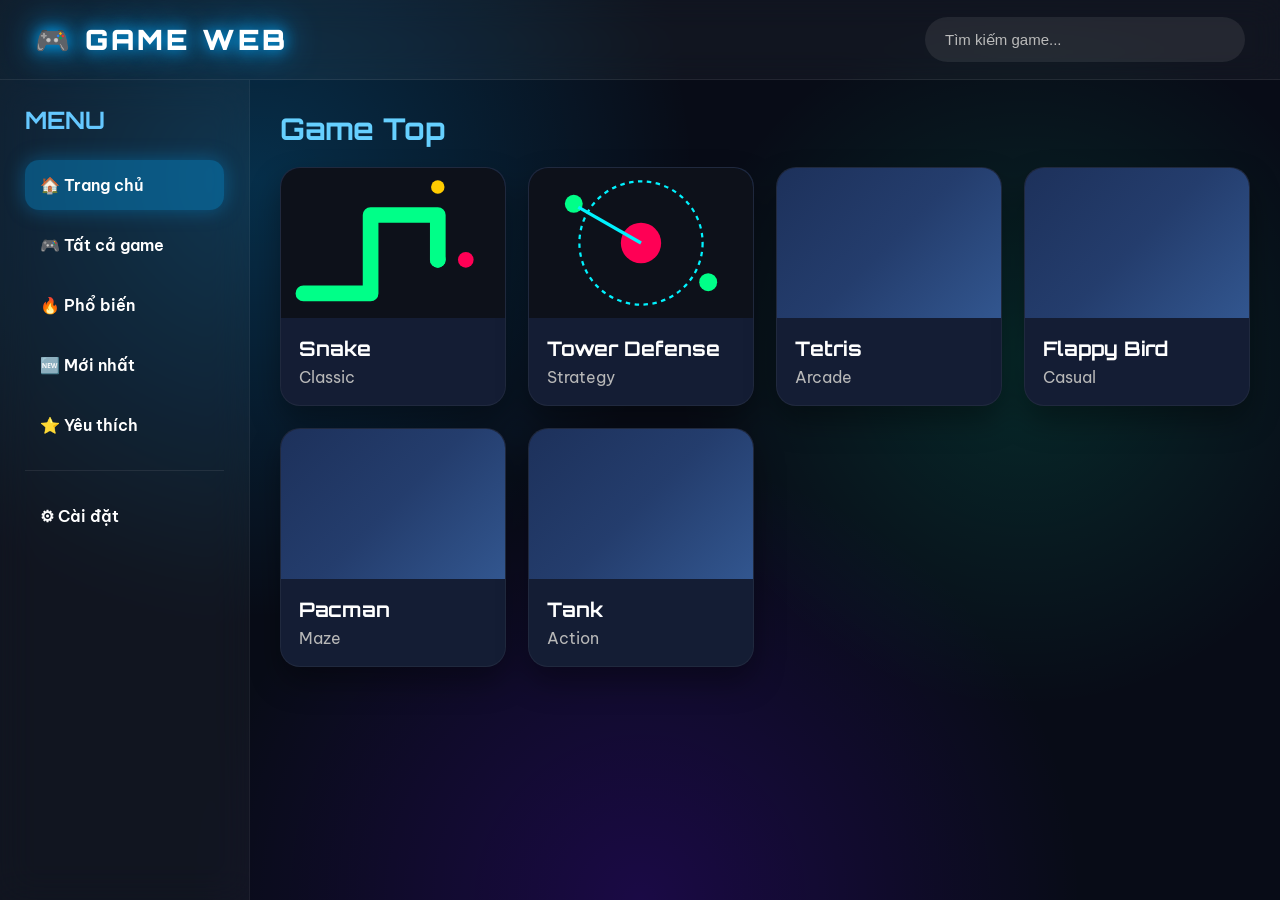
==== index.html @ fde6d08a "Add files via upload" ====
<!DOCTYPE html>
<html lang="vi">

<head>
    <meta charset="UTF-8">
    <meta name="viewport" content="width=device-width, initial-scale=1.0">
    <title>Game Web</title>

    <!-- FONT -->
    <link href="https://fonts.googleapis.com/css2?family=Orbitron:wght@400;700;900&family=Be+Vietnam+Pro:wght@400;500;600;700&display=swap" rel="stylesheet">
    <link rel="stylesheet" href="style.css">
</head>

<body>

    <!-- HIỆU ỨNG NỀN -->
    <div class="background-light"></div>

    <!-- HEADER -->
    <header>
        <div class="logo">
            🎮 GAME WEB
        </div>
        <div class="search-box">
            <input type="text" placeholder="Tìm kiếm game...">
        </div>
    </header>

    <!-- BỐ CỤC -->
    <div class="layout">

        <!-- SIDEBAR -->
        <aside>
            <h2>MENU</h2>
            <div class="menu-item active">🏠 Trang chủ</div>
            <div class="menu-item">🎮 Tất cả game</div>
            <div class="menu-item">🔥 Phổ biến</div>
            <div class="menu-item">🆕 Mới nhất</div>
            <div class="menu-item">⭐ Yêu thích</div>
            <hr>
            <div class="menu-item">⚙ Cài đặt</div>
        </aside>

        <!-- PHẦN CHÍNH -->
        <main>

            <!-- KHUNG CHƠI GAME (ẨN MẶC ĐỊNH, CHỈ HIỆN KHI BẤM CHỌN GAME) -->
            <div class="game-player" id="gamePlayer">
                <div class="player-header">
                    <div class="left">
                        <h2 id="gameTitle">Đang tải game...</h2>
                    </div>
                    <div class="right">
                        <button id="fullscreenBtn" onclick="toggleFullscreen()" title="Phóng to">⛶</button>
                        <button id="closeBtn" onclick="closeGame()" title="Đóng game">✕</button>
                    </div>
                </div>
                <iframe id="gameFrame" src=""></iframe>
            </div>

            <!-- DANH SÁCH GAME TOP -->
            <section class="game-list">
                <h2 class="title">Game Top</h2>

                <div class="grid">

                    <!-- CARD GAME 1 -->
                    <div class="card" id="snakeCard">
                        <div class="image">
                            <img src="data:image/svg+xml;utf8,<svg xmlns='http://www.w3.org/2000/svg' viewBox='0 0 200 150' style='background:%230d111a'><path d='M20 120 H80 V50 H140 V90' fill='none' stroke='%2300ff88' stroke-width='14' stroke-linecap='round' stroke-linejoin='round'/><circle cx='140' cy='90' r='7' fill='%2300ff88'/><circle cx='165' cy='90' r='7' fill='%23ff0055'/><circle cx='140' cy='25' r='6' fill='%23ffcc00'/></svg>" alt="Snake" style="width: 100%; height: 100%; object-fit: cover;" />
                        </div>
                        <div class="info">
                            <h3>Snake</h3>
                            <p>Classic</p>
                        </div>
                    </div>
                    
                    <!-- CARD GAME 2 -->
                    <div class="card" id="tdCard">
                        <div class="image">
                            <img src="data:image/svg+xml;utf8,<svg xmlns='http://www.w3.org/2000/svg' viewBox='0 0 200 150' style='background:%230d111a'><circle cx='100' cy='75' r='18' fill='%23ff0055'/><circle cx='100' cy='75' r='55' fill='none' stroke='%2300f2fe' stroke-width='2' stroke-dasharray='4'/><circle cx='40' cy='40' r='8' fill='%2300ff88'/><circle cx='160' cy='110' r='8' fill='%2300ff88'/><line x1='100' y1='75' x2='44' y2='43' stroke='%2300f2fe' stroke-width='3'/></svg>" alt="Tower Defense" style="width: 100%; height: 100%; object-fit: cover;" />
                        </div>
                        <div class="info">
                            <h3>Tower Defense</h3>
                            <p>Strategy</p>
                        </div>
                    </div>

                    <!-- CÁC CARD KHÁC (ĐỂ TRANG TRÍ) -->
                    <div class="card">
                        <div class="image"></div>
                        <div class="info">
                            <h3>Tetris</h3>
                            <p>Arcade</p>
                        </div>
                    </div>

                    <div class="card">
                        <div class="image"></div>
                        <div class="info">
                            <h3>Flappy Bird</h3>
                            <p>Casual</p>
                        </div>
                    </div>

                    <div class="card">
                        <div class="image"></div>
                        <div class="info">
                            <h3>Pacman</h3>
                            <p>Maze</p>
                        </div>
                    </div>

                    <div class="card">
                        <div class="image"></div>
                        <div class="info">
                            <h3>Tank</h3>
                            <p>Action</p>
                        </div>
                    </div>

                </div>
            </section>

        </main>
    </div>

    <!-- SCRIPT -->
    <script src="script.js"></script>
</body>

</html>
---- style.css ----
/* ===========================
   RESET & NỀN TẢNG
=========================== */
* {
    margin: 0;
    padding: 0;
    box-sizing: border-box;
}

:root {
    --bg-dark: #080c17;
    --bg-card: #141d34;
    --primary-blue: #00aaff;
    --border-color: rgba(255, 255, 255, 0.08);
}

html {
    scroll-behavior: smooth;
}

body {
    font-family: "Be Vietnam Pro", sans-serif;
    background: var(--bg-dark);
    color: white;
    overflow-x: hidden;
    min-height: 100vh;
}

/* ===========================
   NỀN LIGHTING
=========================== */
.background-light {
    position: fixed;
    inset: 0;
    z-index: -1;
    background: 
        radial-gradient(circle at 20% 20%, rgba(0, 170, 255, .22), transparent 35%),
        radial-gradient(circle at 80% 40%, rgba(0, 255, 180, .12), transparent 30%),
        radial-gradient(circle at 50% 100%, rgba(100, 0, 255, .20), transparent 40%),
        #080c17;
}

/* ===========================
   HEADER
=========================== */
header {
    height: 80px;
    display: flex;
    justify-content: space-between;
    align-items: center;
    padding: 0 35px;
    backdrop-filter: blur(15px);
    background: rgba(255, 255, 255, .04);
    border-bottom: 1px solid var(--border-color);
    position: sticky;
    top: 0;
    z-index: 100;
}

.logo {
    font-family: "Orbitron", sans-serif;
    font-size: 28px;
    font-weight: 900;
    letter-spacing: 3px;
    text-shadow: 0 0 15px var(--primary-blue), 0 0 35px var(--primary-blue);
}

.search-box input {
    width: 320px;
    height: 45px;
    border: none;
    outline: none;
    border-radius: 30px;
    padding: 0 20px;
    background: rgba(255, 255, 255, .08);
    color: white;
    font-size: 15px;
}

.search-box input::placeholder {
    color: #bbb;
}

/* ===========================
   LAYOUT & SIDEBAR
=========================== */
.layout {
    display: flex;
}

aside {
    width: 250px;
    min-height: calc(100vh - 80px);
    padding: 25px;
    background: rgba(255, 255, 255, .04);
    backdrop-filter: blur(18px);
    border-right: 1px solid rgba(255, 255, 255, .05);
}

aside h2 {
    font-family: "Orbitron", sans-serif;
    margin-bottom: 25px;
    color: #65c8ff;
}

.menu-item {
    margin-bottom: 10px;
    padding: 15px;
    border-radius: 14px;
    cursor: pointer;
    transition: .25s;
    font-weight: 600;
}

.menu-item:hover {
    background: #00aaff33;
    transform: translateX(8px);
}

.menu-item.active {
    background: #00aaff55;
    box-shadow: 0 0 20px rgba(0, 170, 255, .35);
}

hr {
    margin: 20px 0;
    border: none;
    border-top: 1px solid var(--border-color);
}

/* ===========================
   MAIN CONTENT
=========================== */
main {
    flex: 1;
    padding: 30px;
    display: flex;
    flex-direction: column;
    gap: 30px;
}

/* ===========================
   KHUNG PLAY GAME (ẢN MẶC ĐỊNH)
=========================== */
.game-player {
    display: none; /* Mặc định ẩn */
    flex-direction: column;
    width: 100%;
    height: 580px;
    background: #0d1323;
    border-radius: 20px;
    overflow: hidden;
    border: 1px solid var(--border-color);
    box-shadow: 0 20px 60px rgba(0, 0, 0, .45);
    animation: fadeIn .35s ease;
}

.game-player.active {
    display: flex; /* Hiện khi bật game */
}

.player-header {
    height: 60px;
    display: flex;
    justify-content: space-between;
    align-items: center;
    padding: 0 20px;
    background: #131b30;
    border-bottom: 1px solid var(--border-color);
}

.player-header h2 {
    font-family: "Orbitron", sans-serif;
    font-size: 22px;
    letter-spacing: 2px;
    color: var(--primary-blue);
}

.player-header .right {
    display: flex;
    gap: 10px;
}

.player-header button {
    width: 42px;
    height: 42px;
    border: none;
    border-radius: 10px;
    cursor: pointer;
    color: white;
    font-size: 18px;
    background: #27314f;
    transition: .25s;
}

.player-header button:hover {
    background: var(--primary-blue);
    transform: scale(1.08);
}

#gameFrame {
    flex: 1;
    width: 100%;
    height: 100%;
    border: none;
    background: #000;
}

/* ===========================
   DANH SÁCH GAME & CARDS
=========================== */
.title {
    font-family: "Orbitron", sans-serif;
    font-size: 30px;
    margin-bottom: 20px;
    color: #66d0ff;
}

.grid {
    display: grid;
    grid-template-columns: repeat(auto-fill, minmax(220px, 1fr));
    gap: 22px;
}

.card {
    background: var(--bg-card);
    border-radius: 20px;
    overflow: hidden;
    cursor: pointer;
    transition: .3s;
    border: 1px solid rgba(255, 255, 255, .05);
    box-shadow: 0 15px 30px rgba(0, 0, 0, .35);
}

.card:hover {
    transform: translateY(-10px) rotateX(4deg);
    box-shadow: 0 25px 50px rgba(0, 170, 255, .35);
    border-color: var(--primary-blue);
}

.image {
    height: 150px;
    background: linear-gradient(135deg, #1d315b, #243d6d, #32568f);
    position: relative;
}

.info {
    padding: 18px;
}

.info h3 {
    font-family: "Orbitron", sans-serif;
    font-size: 20px;
    margin-bottom: 6px;
}

.info p {
    color: #b8b8b8;
}

/* ===========================
   ANIMATION & RESPONSIVE
=========================== */
@keyframes fadeIn {
    from {
        opacity: 0;
        transform: translateY(20px);
    }
    to {
        opacity: 1;
        transform: translateY(0);
    }
}

@media(max-width:1000px) {
    aside { display: none; }
    main { padding: 20px; }
}
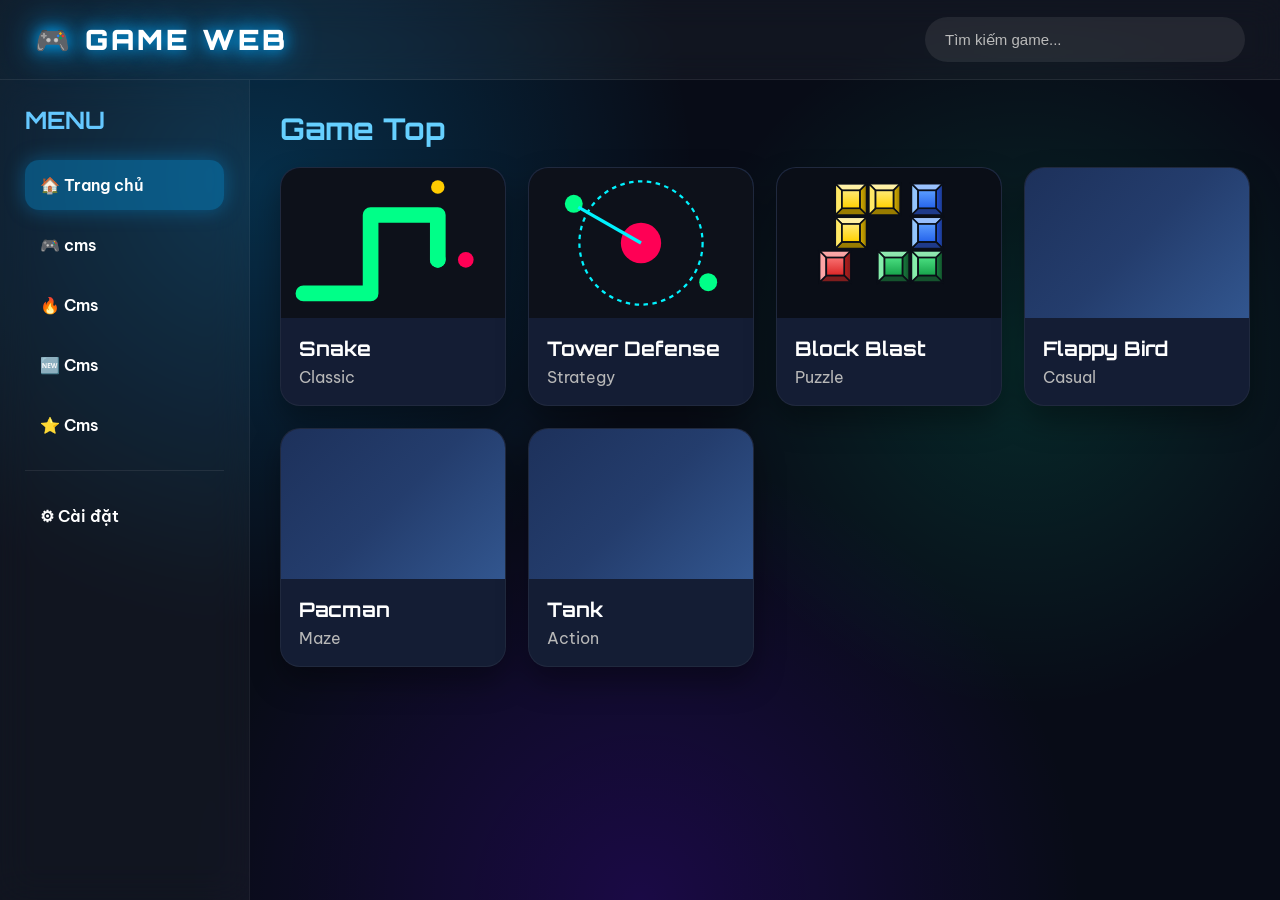
==== commit 8d3882f9: "Add files via upload" ====
--- a/index.html
+++ b/index.html
@@ -5,7 +5,7 @@
     <meta charset="UTF-8">
     <meta name="viewport" content="width=device-width, initial-scale=1.0">
     <title>Game Web</title>
-
+    <link rel="icon" type="image/png" href="favicon.png">
     <!-- FONT -->
     <link href="https://fonts.googleapis.com/css2?family=Orbitron:wght@400;700;900&family=Be+Vietnam+Pro:wght@400;500;600;700&display=swap" rel="stylesheet">
     <link rel="stylesheet" href="style.css">
@@ -33,10 +33,10 @@
         <aside>
             <h2>MENU</h2>
             <div class="menu-item active">🏠 Trang chủ</div>
-            <div class="menu-item">🎮 Tất cả game</div>
-            <div class="menu-item">🔥 Phổ biến</div>
-            <div class="menu-item">🆕 Mới nhất</div>
-            <div class="menu-item">⭐ Yêu thích</div>
+            <div class="menu-item">🎮 cms</div>
+            <div class="menu-item">🔥 Cms</div>
+            <div class="menu-item">🆕 Cms</div>
+            <div class="menu-item">⭐ Cms</div>
             <hr>
             <div class="menu-item">⚙ Cài đặt</div>
         </aside>
@@ -64,7 +64,7 @@
 
                 <div class="grid">
 
-                    <!-- CARD GAME 1 -->
+                    <!-- CARD GAME 1: SNAKE -->
                     <div class="card" id="snakeCard">
                         <div class="image">
                             <img src="data:image/svg+xml;utf8,<svg xmlns='http://www.w3.org/2000/svg' viewBox='0 0 200 150' style='background:%230d111a'><path d='M20 120 H80 V50 H140 V90' fill='none' stroke='%2300ff88' stroke-width='14' stroke-linecap='round' stroke-linejoin='round'/><circle cx='140' cy='90' r='7' fill='%2300ff88'/><circle cx='165' cy='90' r='7' fill='%23ff0055'/><circle cx='140' cy='25' r='6' fill='%23ffcc00'/></svg>" alt="Snake" style="width: 100%; height: 100%; object-fit: cover;" />
@@ -75,7 +75,7 @@
                         </div>
                     </div>
                     
-                    <!-- CARD GAME 2 -->
+                    <!-- CARD GAME 2: TOWER DEFENSE -->
                     <div class="card" id="tdCard">
                         <div class="image">
                             <img src="data:image/svg+xml;utf8,<svg xmlns='http://www.w3.org/2000/svg' viewBox='0 0 200 150' style='background:%230d111a'><circle cx='100' cy='75' r='18' fill='%23ff0055'/><circle cx='100' cy='75' r='55' fill='none' stroke='%2300f2fe' stroke-width='2' stroke-dasharray='4'/><circle cx='40' cy='40' r='8' fill='%2300ff88'/><circle cx='160' cy='110' r='8' fill='%2300ff88'/><line x1='100' y1='75' x2='44' y2='43' stroke='%2300f2fe' stroke-width='3'/></svg>" alt="Tower Defense" style="width: 100%; height: 100%; object-fit: cover;" />
@@ -86,15 +86,18 @@
                         </div>
                     </div>
 
-                    <!-- CÁC CARD KHÁC (ĐỂ TRANG TRÍ) -->
-                    <div class="card">
-                        <div class="image"></div>
+                    <!-- CARD GAME 3: BLOCK BLAST (ĐÃ SỬA CHUẨN ĐỒNG BỘ) -->
+                    <div class="card" id="blockblastCard">
+                        <div class="image">
+                            <img src="data:image/svg+xml;utf8,<svg xmlns='http://www.w3.org/2000/svg' viewBox='0 0 200 150' style='background:%230a0e17'><defs><linearGradient id='yellow_top' x1='0' y1='0' x2='0' y2='1'><stop offset='0%25' stop-color='%23ffea75'/><stop offset='100%25' stop-color='%23ffd000'/></linearGradient><linearGradient id='yellow_right' x1='0' y1='0' x2='1' y2='0'><stop offset='0%25' stop-color='%23d9b000'/><stop offset='100%25' stop-color='%23997c00'/></linearGradient><linearGradient id='blue_top' x1='0' y1='0' x2='0' y2='1'><stop offset='0%25' stop-color='%235b9dff'/><stop offset='100%25' stop-color='%232563eb'/></linearGradient><linearGradient id='blue_right' x1='0' y1='0' x2='1' y2='0'><stop offset='0%25' stop-color='%231d4ed8'/><stop offset='100%25' stop-color='%231e3a8a'/></linearGradient><linearGradient id='green_top' x1='0' y1='0' x2='0' y2='1'><stop offset='0%25' stop-color='%234ade80'/><stop offset='100%25' stop-color='%2316a34a'/></linearGradient><linearGradient id='green_right' x1='0' y1='0' x2='1' y2='0'><stop offset='0%25' stop-color='%2315803d'/><stop offset='100%25' stop-color='%2314532d'/></linearGradient><linearGradient id='red_top' x1='0' y1='0' x2='0' y2='1'><stop offset='0%25' stop-color='%23f87171'/><stop offset='100%25' stop-color='%23dc2626'/></linearGradient><linearGradient id='red_right' x1='0' y1='0' x2='1' y2='0'><stop offset='0%25' stop-color='%23b91c1c'/><stop offset='100%25' stop-color='%237f1d1d'/></linearGradient></defs><g stroke='%230a0e17' stroke-width='1.5'><g transform='translate(52, 22)'><rect x='0' y='0' width='28' height='28' fill='url(%23yellow_top)'/><path d='M0,28 L28,28 L28,0 L0,0 Z' fill='none'/><polygon points='0,0 28,0 22,6 6,6' fill='%23fff' opacity='0.4'/><polygon points='28,0 28,28 22,22 22,6' fill='url(%23yellow_right)'/><polygon points='0,28 28,28 22,22 6,22' fill='%23997c00'/><polygon points='0,0 0,28 6,22 6,6' fill='%23ffe866'/><rect x='6' y='6' width='16' height='16' fill='url(%23yellow_top)'/></g><g transform='translate(82, 22)'><rect x='0' y='0' width='28' height='28' fill='url(%23yellow_top)'/><polygon points='0,0 28,0 22,6 6,6' fill='%23fff' opacity='0.4'/><polygon points='28,0 28,28 22,22 22,6' fill='url(%23yellow_right)'/><polygon points='0,28 28,28 22,22 6,22' fill='%23997c00'/><polygon points='0,0 0,28 6,22 6,6' fill='%23ffe866'/><rect x='6' y='6' width='16' height='16' fill='url(%23yellow_top)'/></g><g transform='translate(52, 52)'><rect x='0' y='0' width='28' height='28' fill='url(%23yellow_top)'/><polygon points='0,0 28,0 22,6 6,6' fill='%23fff' opacity='0.4'/><polygon points='28,0 28,28 22,22 22,6' fill='url(%23yellow_right)'/><polygon points='0,28 28,28 22,22 6,22' fill='%23997c00'/><polygon points='0,0 0,28 6,22 6,6' fill='%23ffe866'/><rect x='6' y='6' width='16' height='16' fill='url(%23yellow_top)'/></g><g transform='translate(120, 22)'><rect x='0' y='0' width='28' height='28' fill='url(%23blue_top)'/><polygon points='0,0 28,0 22,6 6,6' fill='%23fff' opacity='0.4'/><polygon points='28,0 28,28 22,22 22,6' fill='url(%23blue_right)'/><polygon points='0,28 28,28 22,22 6,22' fill='%231e3a8a'/><polygon points='0,0 0,28 6,22 6,6' fill='%2393c5fd'/><rect x='6' y='6' width='16' height='16' fill='url(%23blue_top)'/></g><g transform='translate(120, 52)'><rect x='0' y='0' width='28' height='28' fill='url(%23blue_top)'/><polygon points='0,0 28,0 22,6 6,6' fill='%23fff' opacity='0.4'/><polygon points='28,0 28,28 22,22 22,6' fill='url(%23blue_right)'/><polygon points='0,28 28,28 22,22 6,22' fill='%231e3a8a'/><polygon points='0,0 0,28 6,22 6,6' fill='%2393c5fd'/><rect x='6' y='6' width='16' height='16' fill='url(%23blue_top)'/></g><g transform='translate(120, 82)'><rect x='0' y='0' width='28' height='28' fill='url(%23green_top)'/><polygon points='0,0 28,0 22,6 6,6' fill='%23fff' opacity='0.4'/><polygon points='28,0 28,28 22,22 22,6' fill='url(%23green_right)'/><polygon points='0,28 28,28 22,22 6,22' fill='%2314532d'/><polygon points='0,0 0,28 6,22 6,6' fill='%2386efac'/><rect x='6' y='6' width='16' height='16' fill='url(%23green_top)'/></g><g transform='translate(90, 82)'><rect x='0' y='0' width='28' height='28' fill='url(%23green_top)'/><polygon points='0,0 28,0 22,6 6,6' fill='%23fff' opacity='0.4'/><polygon points='28,0 28,28 22,22 22,6' fill='url(%23green_right)'/><polygon points='0,28 28,28 22,22 6,22' fill='%2314532d'/><polygon points='0,0 0,28 6,22 6,6' fill='%2386efac'/><rect x='6' y='6' width='16' height='16' fill='url(%23green_top)'/></g><g transform='translate(38, 82)'><rect x='0' y='0' width='28' height='28' fill='url(%23red_top)'/><polygon points='0,0 28,0 22,6 6,6' fill='%23fff' opacity='0.4'/><polygon points='28,0 28,28 22,22 22,6' fill='url(%23red_right)'/><polygon points='0,28 28,28 22,22 6,22' fill='%237f1d1d'/><polygon points='0,0 0,28 6,22 6,6' fill='%23fca5a5'/><rect x='6' y='6' width='16' height='16' fill='url(%23red_top)'/></g></g></svg>" alt="Block Blast" style="width: 100%; height: 100%; object-fit: cover;" />
+                        </div>
                         <div class="info">
-                            <h3>Tetris</h3>
-                            <p>Arcade</p>
+                            <h3>Block Blast</h3>
+                            <p>Puzzle</p>
                         </div>
                     </div>
 
+                    <!-- CARD GAME 4: FLAPPY BIRD -->
                     <div class="card">
                         <div class="image"></div>
                         <div class="info">
@@ -103,6 +106,7 @@
                         </div>
                     </div>
 
+                    <!-- CARD GAME 5: PACMAN -->
                     <div class="card">
                         <div class="image"></div>
                         <div class="info">
@@ -111,6 +115,7 @@
                         </div>
                     </div>
 
+                    <!-- CARD GAME 6: TANK -->
                     <div class="card">
                         <div class="image"></div>
                         <div class="info">
